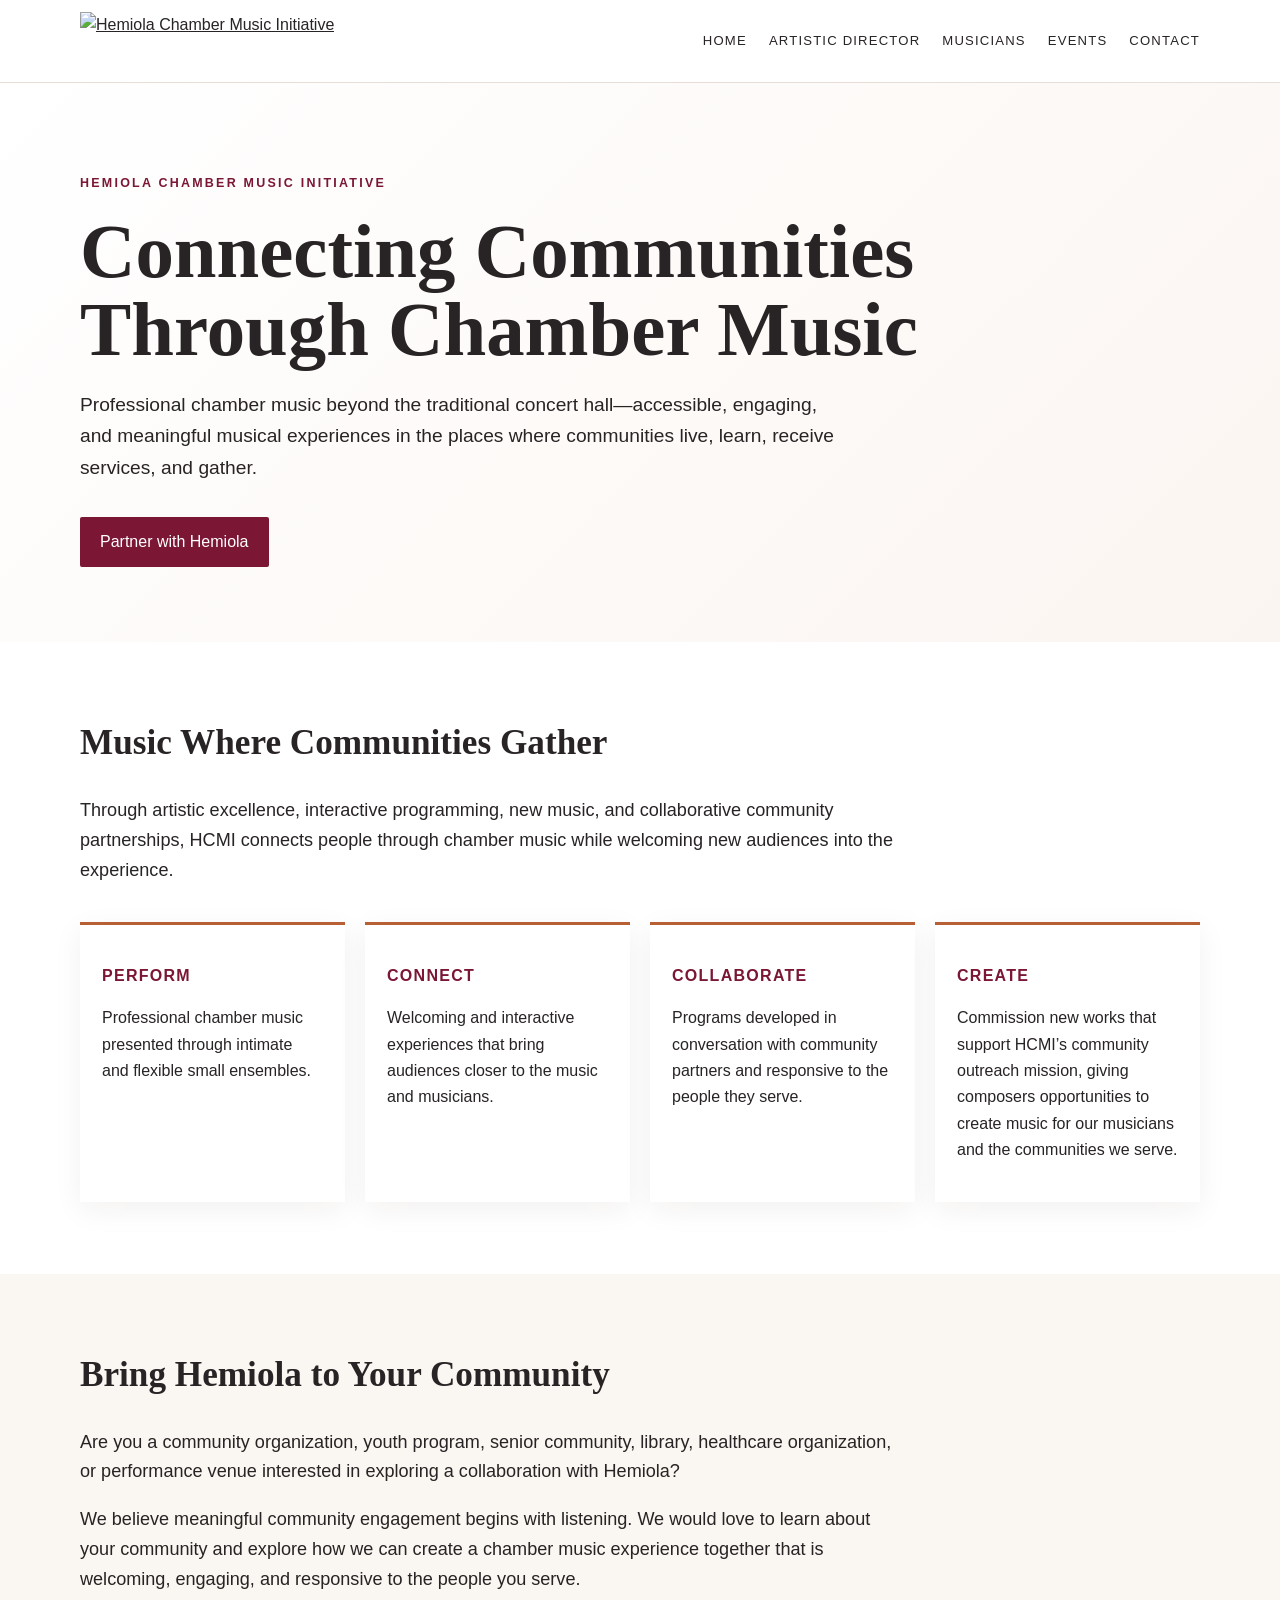
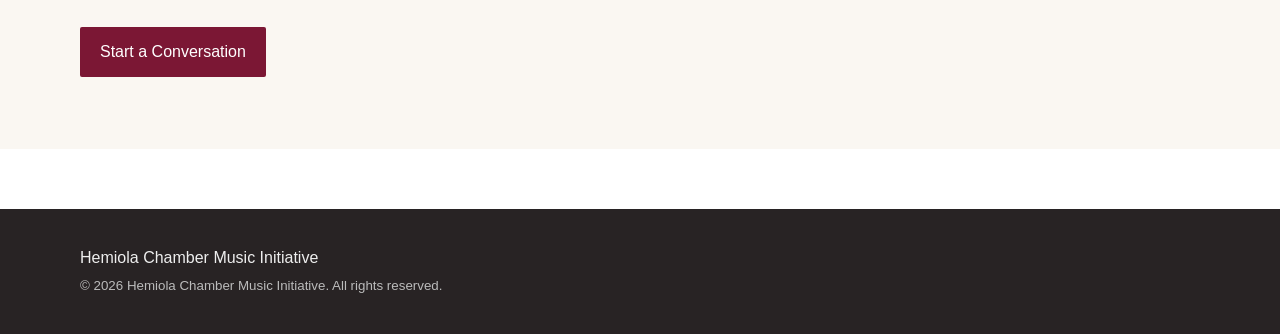
==== index.html @ aa144a70 "Add files via upload Initial HCMI website" ====
<!doctype html><html><head><meta charset="utf-8"><meta name="viewport" content="width=device-width,initial-scale=1"><title>Hemiola Chamber Music Initiative</title><link rel="stylesheet" href="style.css"></head><body><script src="nav.js"></script>
<section class="hero"><div class="wrap"><div class="eyebrow">Hemiola Chamber Music Initiative</div><h1>Connecting Communities Through Chamber Music</h1><p>Professional chamber music beyond the traditional concert hall—accessible, engaging, and meaningful musical experiences in the places where communities live, learn, receive services, and gather.</p><a class="button" href="contact.html">Partner with Hemiola</a></div></section>
<section class="section"><div class="wrap"><h2>Music Where Communities Gather</h2><p class="lead">Through artistic excellence, interactive programming, new music, and collaborative community partnerships, HCMI connects people through chamber music while welcoming new audiences into the experience.</p><div class="pillars"><div class="card"><h3>Perform</h3><p>Professional chamber music presented through intimate and flexible small ensembles.</p></div><div class="card"><h3>Connect</h3><p>Welcoming and interactive experiences that bring audiences closer to the music and musicians.</p></div><div class="card"><h3>Collaborate</h3><p>Programs developed in conversation with community partners and responsive to the people they serve.</p></div><div class="card"><h3>Create</h3><p>Commission new works that support HCMI’s community outreach mission, giving composers opportunities to create music for our musicians and the communities we serve.</p></div></div></div></section>
<section class="section alt"><div class="wrap"><h2>Bring Hemiola to Your Community</h2><p class="lead">Are you a community organization, youth program, senior community, library, healthcare organization, or performance venue interested in exploring a collaboration with Hemiola?</p><p class="lead">We believe meaningful community engagement begins with listening. We would love to learn about your community and explore how we can create a chamber music experience together that is welcoming, engaging, and responsive to the people you serve.</p><a class="button" href="contact.html">Start a Conversation</a></div></section><script src="footer.js"></script></body></html>
---- style.css ----
:root{--wine:#7b1734;--copper:#b95f36;--ink:#282324;--cream:#faf7f2;--paper:#fff;--muted:#716a67;--line:#e8ded6}*{box-sizing:border-box}body{margin:0;font-family:Arial,Helvetica,sans-serif;color:var(--ink);background:var(--paper);line-height:1.65}a{color:inherit}.wrap{width:min(1120px,90%);margin:auto}header{position:sticky;top:0;background:rgba(255,255,255,.96);border-bottom:1px solid var(--line);z-index:10}.nav{display:flex;align-items:center;justify-content:space-between;gap:24px;padding:12px 0}.brand img{height:58px;width:auto;display:block}.navlinks{display:flex;gap:22px;flex-wrap:wrap}.navlinks a{text-decoration:none;font-size:.82rem;letter-spacing:.09em;text-transform:uppercase}.hero{padding:90px 0 75px;background:linear-gradient(135deg,#fff 0%,#fbf5f1 100%)}.eyebrow{text-transform:uppercase;letter-spacing:.18em;color:var(--wine);font-size:.78rem;font-weight:700}.hero h1{font-family:Georgia,serif;font-size:clamp(2.6rem,6vw,5.4rem);line-height:1.02;margin:.25em 0}.hero p{font-size:1.2rem;max-width:760px}.button{display:inline-block;margin-top:14px;background:var(--wine);color:#fff;padding:12px 20px;text-decoration:none;border-radius:2px}.section{padding:72px 0}.section.alt{background:var(--cream)}h2{font-family:Georgia,serif;font-size:2.2rem;margin:0 0 24px}h3{font-family:Georgia,serif}.lead{font-size:1.13rem;max-width:820px}.pillars{display:grid;grid-template-columns:repeat(4,1fr);gap:20px;margin-top:36px}.card{border-top:3px solid var(--copper);padding:22px;background:#fff;box-shadow:0 8px 28px rgba(60,30,20,.06)}.card h3{color:var(--wine);letter-spacing:.08em;text-transform:uppercase;font-family:Arial,sans-serif;font-size:1rem}.grid{display:grid;grid-template-columns:repeat(2,1fr);gap:36px}.person{display:grid;grid-template-columns:210px 1fr;gap:24px;align-items:start}.person img{width:100%;aspect-ratio:4/5;object-fit:cover}.ensemble{margin-top:48px;display:grid;grid-template-columns:1fr 1fr;gap:34px;align-items:center}.ensemble img{width:100%;max-height:620px;object-fit:cover;object-position:center 68%}.event{padding:24px 0;border-bottom:1px solid var(--line)}.event .date{color:var(--wine);font-weight:700}.director{display:grid;grid-template-columns:1fr;max-width:850px}.contactbox{background:var(--cream);padding:32px}.footer{background:var(--ink);color:#eee;padding:36px 0;margin-top:60px}.footer small{color:#bbb}@media(max-width:850px){.pillars{grid-template-columns:1fr 1fr}.nav{align-items:flex-start}.navlinks{gap:10px 15px}.person,.ensemble{grid-template-columns:1fr}.person img{max-width:320px}.brand img{height:48px}}@media(max-width:540px){.pillars{grid-template-columns:1fr}.nav{display:block}.navlinks{margin-top:10px}.hero{padding:55px 0}.section{padding:52px 0}}
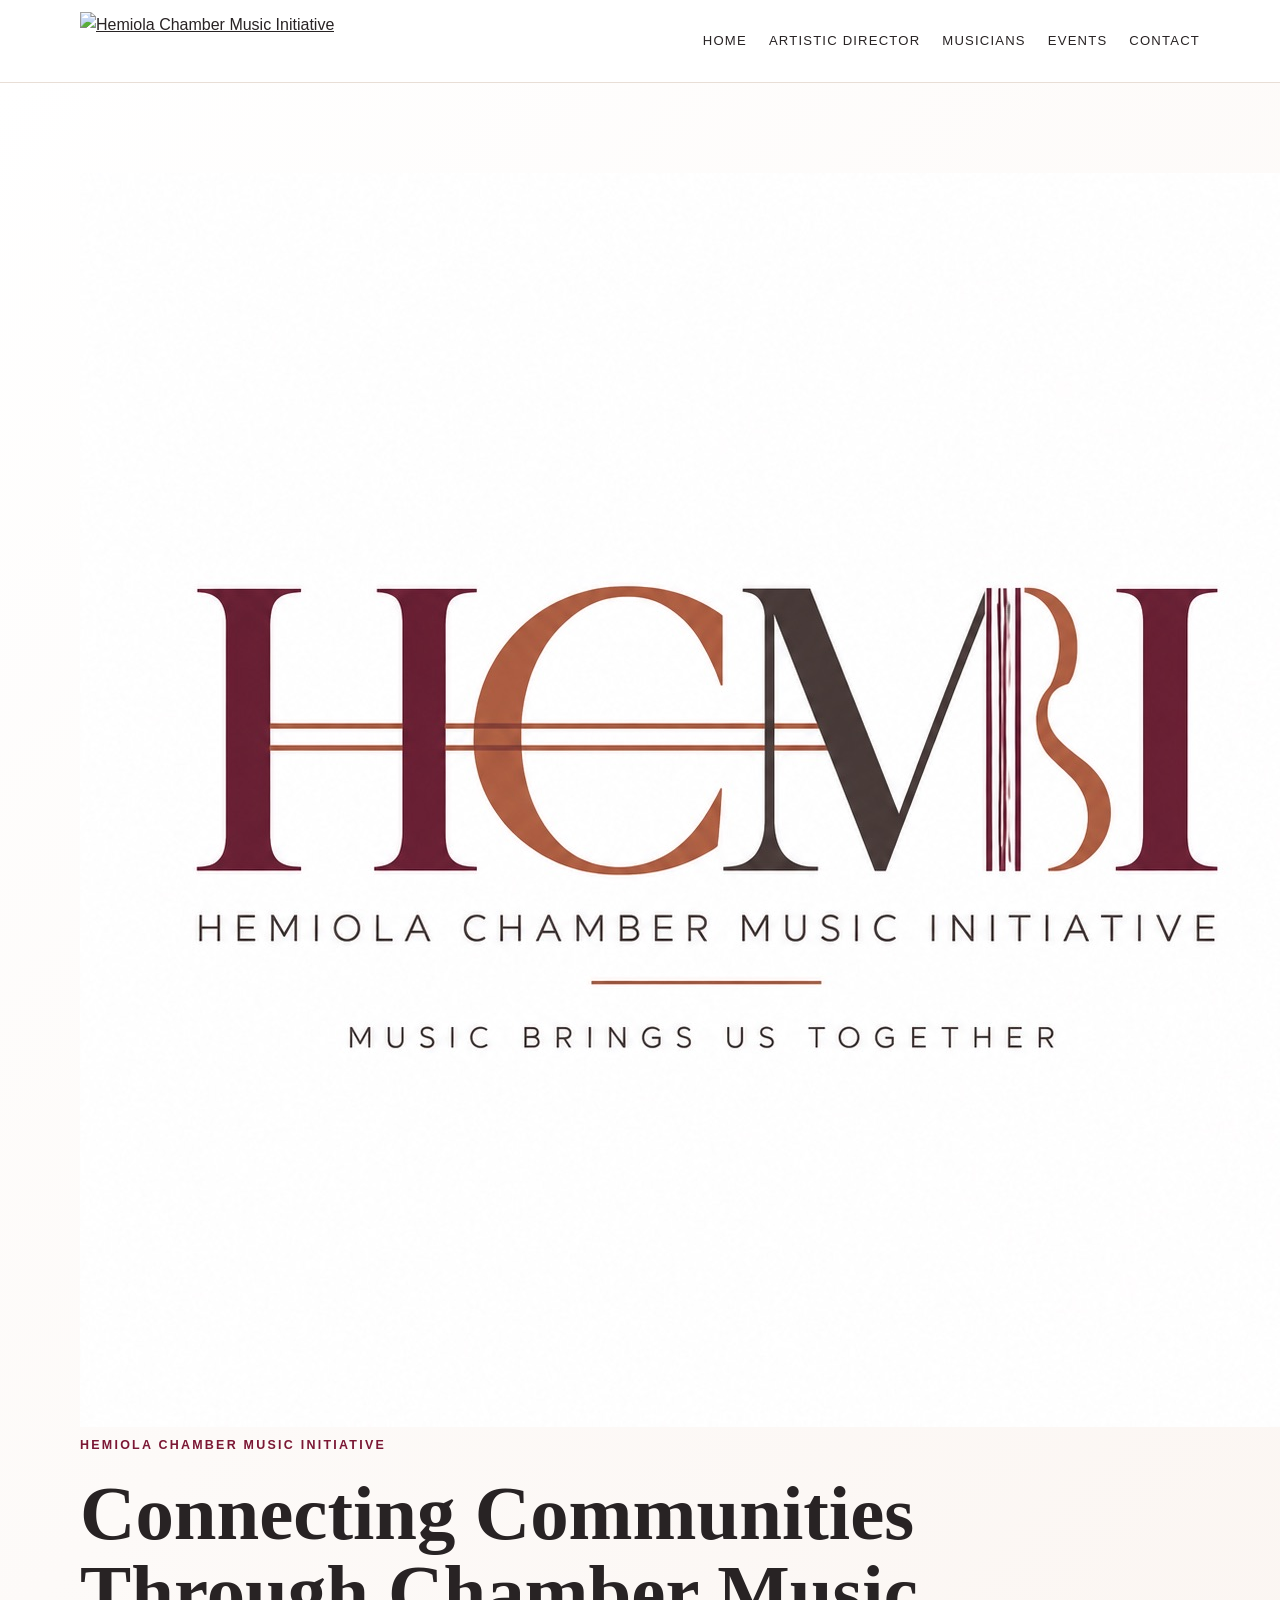
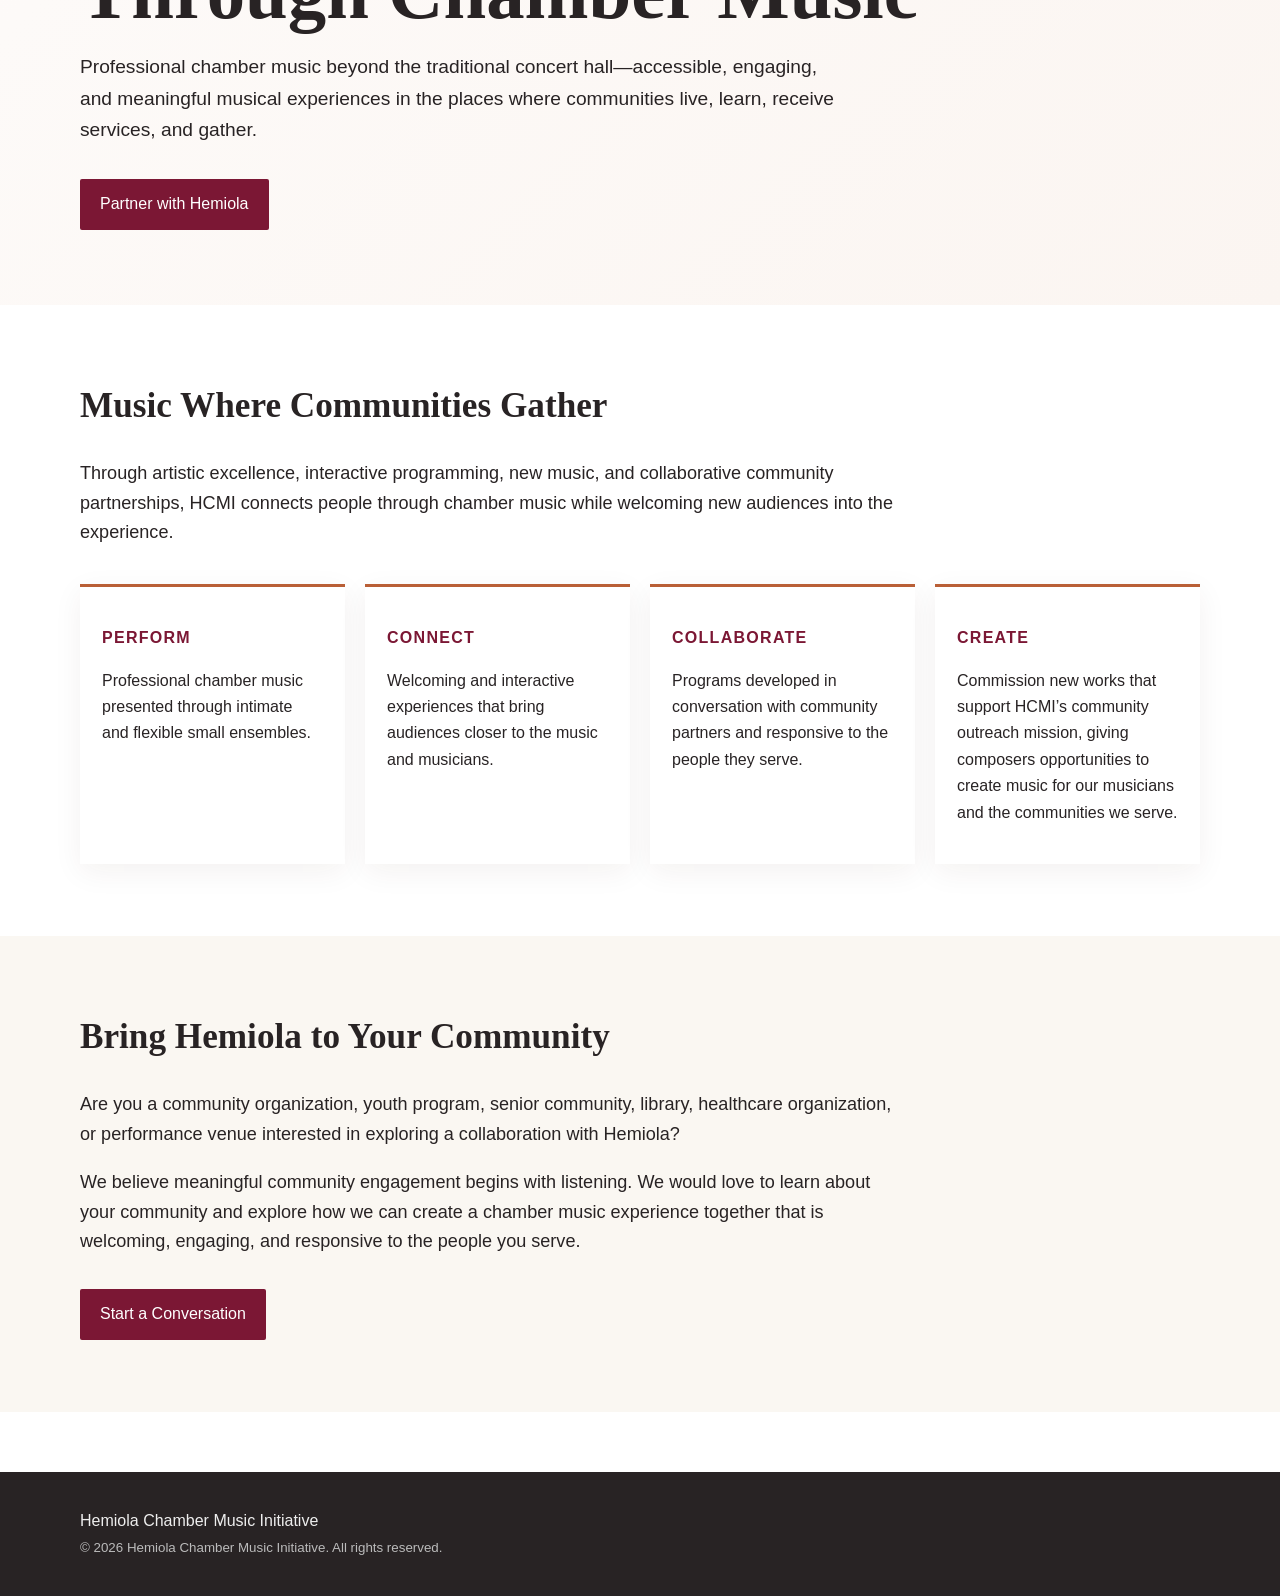
==== commit 3f9001e4: "Update index.html" ====
--- a/index.html
+++ b/index.html
@@ -1,4 +1,4 @@
 <!doctype html><html><head><meta charset="utf-8"><meta name="viewport" content="width=device-width,initial-scale=1"><title>Hemiola Chamber Music Initiative</title><link rel="stylesheet" href="style.css"></head><body><script src="nav.js"></script>
-<section class="hero"><div class="wrap"><div class="eyebrow">Hemiola Chamber Music Initiative</div><h1>Connecting Communities Through Chamber Music</h1><p>Professional chamber music beyond the traditional concert hall—accessible, engaging, and meaningful musical experiences in the places where communities live, learn, receive services, and gather.</p><a class="button" href="contact.html">Partner with Hemiola</a></div></section>
+<section class="hero"><div class="wrap"><img src="assets/images/logo.jpeg" alt="Hemiola Chamber Music Initiative logo" class="hero-logo"><div class="eyebrow">Hemiola Chamber Music Initiative</div><h1>Connecting Communities Through Chamber Music</h1><p>Professional chamber music beyond the traditional concert hall—accessible, engaging, and meaningful musical experiences in the places where communities live, learn, receive services, and gather.</p><a class="button" href="contact.html">Partner with Hemiola</a></div></section>
 <section class="section"><div class="wrap"><h2>Music Where Communities Gather</h2><p class="lead">Through artistic excellence, interactive programming, new music, and collaborative community partnerships, HCMI connects people through chamber music while welcoming new audiences into the experience.</p><div class="pillars"><div class="card"><h3>Perform</h3><p>Professional chamber music presented through intimate and flexible small ensembles.</p></div><div class="card"><h3>Connect</h3><p>Welcoming and interactive experiences that bring audiences closer to the music and musicians.</p></div><div class="card"><h3>Collaborate</h3><p>Programs developed in conversation with community partners and responsive to the people they serve.</p></div><div class="card"><h3>Create</h3><p>Commission new works that support HCMI’s community outreach mission, giving composers opportunities to create music for our musicians and the communities we serve.</p></div></div></div></section>
 <section class="section alt"><div class="wrap"><h2>Bring Hemiola to Your Community</h2><p class="lead">Are you a community organization, youth program, senior community, library, healthcare organization, or performance venue interested in exploring a collaboration with Hemiola?</p><p class="lead">We believe meaningful community engagement begins with listening. We would love to learn about your community and explore how we can create a chamber music experience together that is welcoming, engaging, and responsive to the people you serve.</p><a class="button" href="contact.html">Start a Conversation</a></div></section><script src="footer.js"></script></body></html>
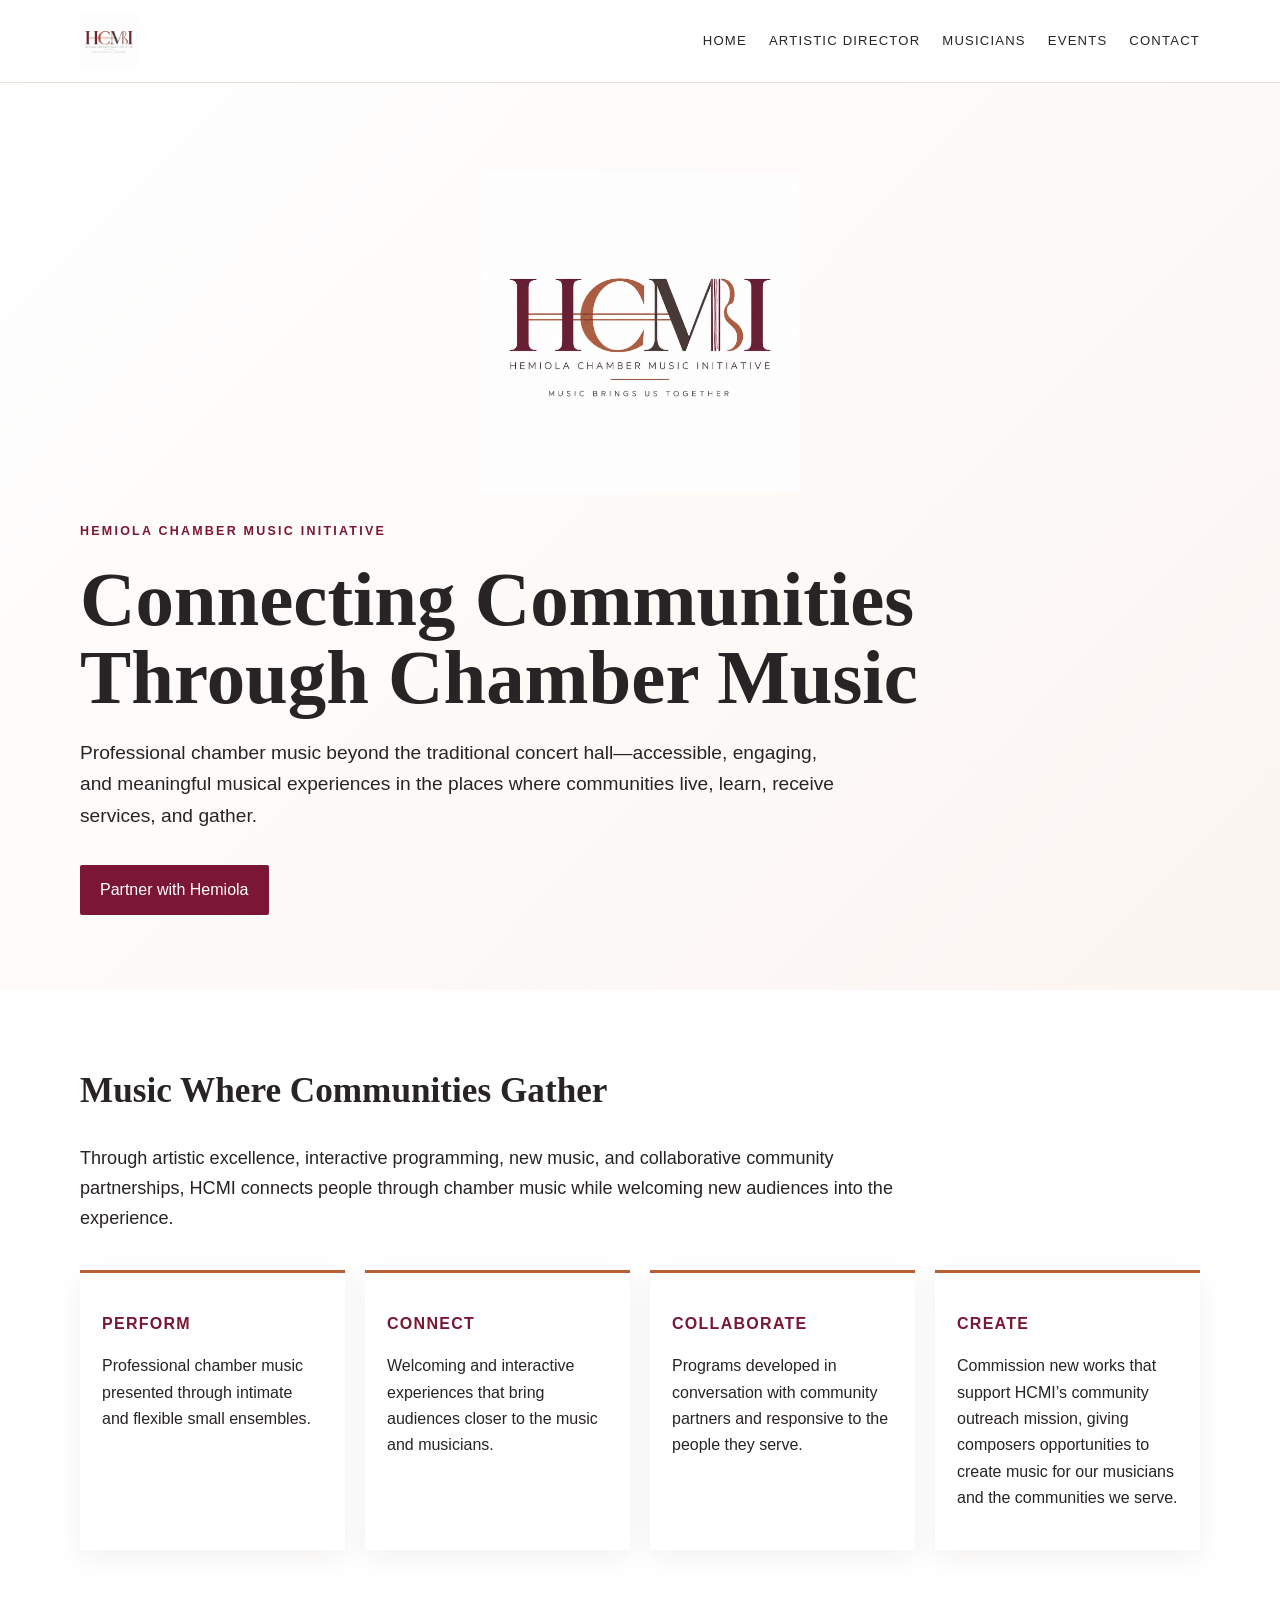
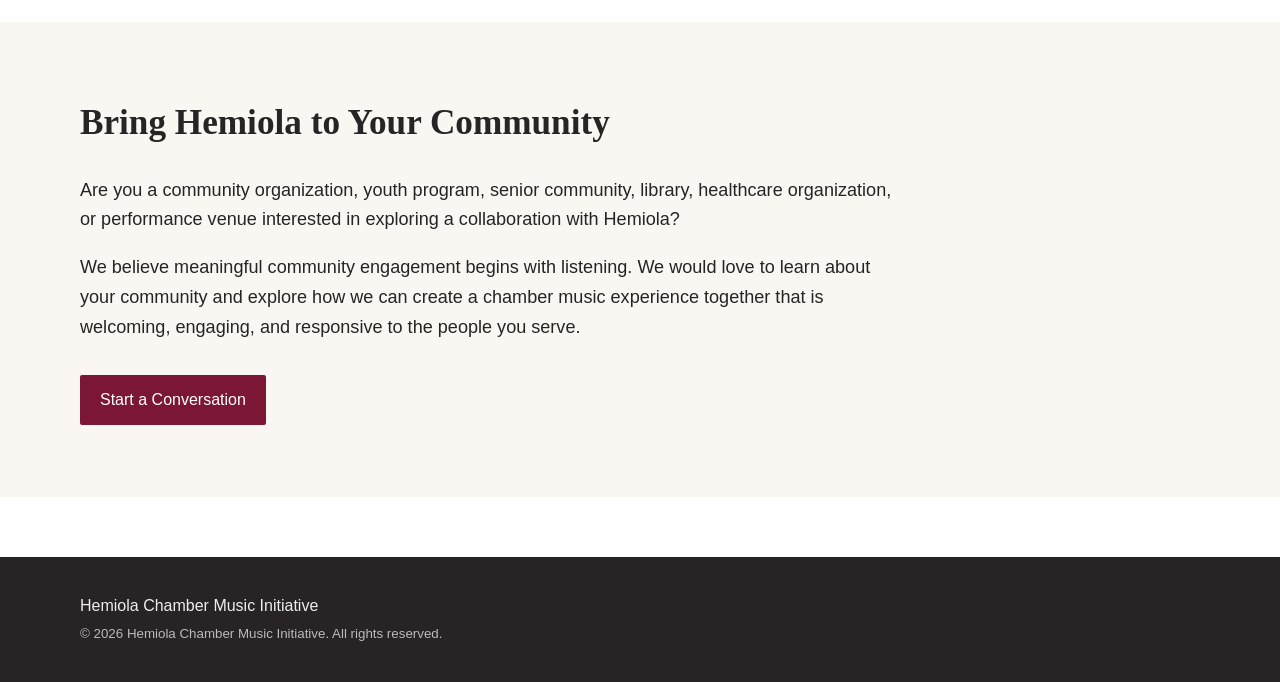
==== commit 87d1b6d3: "Update index.html" ====
--- a/index.html
+++ b/index.html
@@ -1,4 +1,9 @@
 <!doctype html><html><head><meta charset="utf-8"><meta name="viewport" content="width=device-width,initial-scale=1"><title>Hemiola Chamber Music Initiative</title><link rel="stylesheet" href="style.css"></head><body><script src="nav.js"></script>
-<section class="hero"><div class="wrap"><img src="assets/images/logo.jpeg" alt="Hemiola Chamber Music Initiative logo" class="hero-logo"><div class="eyebrow">Hemiola Chamber Music Initiative</div><h1>Connecting Communities Through Chamber Music</h1><p>Professional chamber music beyond the traditional concert hall—accessible, engaging, and meaningful musical experiences in the places where communities live, learn, receive services, and gather.</p><a class="button" href="contact.html">Partner with Hemiola</a></div></section>
+<section class="hero"><div class="wrap"><img
+  src="assets/images/logo.jpeg"
+  alt="Hemiola Chamber Music Initiative logo"
+  class="hero-logo"
+  style="width: 320px; max-width: 100%; height: auto; display: block; margin: 0 auto 28px;"
+><div class="eyebrow">Hemiola Chamber Music Initiative</div><h1>Connecting Communities Through Chamber Music</h1><p>Professional chamber music beyond the traditional concert hall—accessible, engaging, and meaningful musical experiences in the places where communities live, learn, receive services, and gather.</p><a class="button" href="contact.html">Partner with Hemiola</a></div></section>
 <section class="section"><div class="wrap"><h2>Music Where Communities Gather</h2><p class="lead">Through artistic excellence, interactive programming, new music, and collaborative community partnerships, HCMI connects people through chamber music while welcoming new audiences into the experience.</p><div class="pillars"><div class="card"><h3>Perform</h3><p>Professional chamber music presented through intimate and flexible small ensembles.</p></div><div class="card"><h3>Connect</h3><p>Welcoming and interactive experiences that bring audiences closer to the music and musicians.</p></div><div class="card"><h3>Collaborate</h3><p>Programs developed in conversation with community partners and responsive to the people they serve.</p></div><div class="card"><h3>Create</h3><p>Commission new works that support HCMI’s community outreach mission, giving composers opportunities to create music for our musicians and the communities we serve.</p></div></div></div></section>
 <section class="section alt"><div class="wrap"><h2>Bring Hemiola to Your Community</h2><p class="lead">Are you a community organization, youth program, senior community, library, healthcare organization, or performance venue interested in exploring a collaboration with Hemiola?</p><p class="lead">We believe meaningful community engagement begins with listening. We would love to learn about your community and explore how we can create a chamber music experience together that is welcoming, engaging, and responsive to the people you serve.</p><a class="button" href="contact.html">Start a Conversation</a></div></section><script src="footer.js"></script></body></html>
--- a/style.css
+++ b/style.css
@@ -1 +1,8 @@
 :root{--wine:#7b1734;--copper:#b95f36;--ink:#282324;--cream:#faf7f2;--paper:#fff;--muted:#716a67;--line:#e8ded6}*{box-sizing:border-box}body{margin:0;font-family:Arial,Helvetica,sans-serif;color:var(--ink);background:var(--paper);line-height:1.65}a{color:inherit}.wrap{width:min(1120px,90%);margin:auto}header{position:sticky;top:0;background:rgba(255,255,255,.96);border-bottom:1px solid var(--line);z-index:10}.nav{display:flex;align-items:center;justify-content:space-between;gap:24px;padding:12px 0}.brand img{height:58px;width:auto;display:block}.navlinks{display:flex;gap:22px;flex-wrap:wrap}.navlinks a{text-decoration:none;font-size:.82rem;letter-spacing:.09em;text-transform:uppercase}.hero{padding:90px 0 75px;background:linear-gradient(135deg,#fff 0%,#fbf5f1 100%)}.eyebrow{text-transform:uppercase;letter-spacing:.18em;color:var(--wine);font-size:.78rem;font-weight:700}.hero h1{font-family:Georgia,serif;font-size:clamp(2.6rem,6vw,5.4rem);line-height:1.02;margin:.25em 0}.hero p{font-size:1.2rem;max-width:760px}.button{display:inline-block;margin-top:14px;background:var(--wine);color:#fff;padding:12px 20px;text-decoration:none;border-radius:2px}.section{padding:72px 0}.section.alt{background:var(--cream)}h2{font-family:Georgia,serif;font-size:2.2rem;margin:0 0 24px}h3{font-family:Georgia,serif}.lead{font-size:1.13rem;max-width:820px}.pillars{display:grid;grid-template-columns:repeat(4,1fr);gap:20px;margin-top:36px}.card{border-top:3px solid var(--copper);padding:22px;background:#fff;box-shadow:0 8px 28px rgba(60,30,20,.06)}.card h3{color:var(--wine);letter-spacing:.08em;text-transform:uppercase;font-family:Arial,sans-serif;font-size:1rem}.grid{display:grid;grid-template-columns:repeat(2,1fr);gap:36px}.person{display:grid;grid-template-columns:210px 1fr;gap:24px;align-items:start}.person img{width:100%;aspect-ratio:4/5;object-fit:cover}.ensemble{margin-top:48px;display:grid;grid-template-columns:1fr 1fr;gap:34px;align-items:center}.ensemble img{width:100%;max-height:620px;object-fit:cover;object-position:center 68%}.event{padding:24px 0;border-bottom:1px solid var(--line)}.event .date{color:var(--wine);font-weight:700}.director{display:grid;grid-template-columns:1fr;max-width:850px}.contactbox{background:var(--cream);padding:32px}.footer{background:var(--ink);color:#eee;padding:36px 0;margin-top:60px}.footer small{color:#bbb}@media(max-width:850px){.pillars{grid-template-columns:1fr 1fr}.nav{align-items:flex-start}.navlinks{gap:10px 15px}.person,.ensemble{grid-template-columns:1fr}.person img{max-width:320px}.brand img{height:48px}}@media(max-width:540px){.pillars{grid-template-columns:1fr}.nav{display:block}.navlinks{margin-top:10px}.hero{padding:55px 0}.section{padding:52px 0}}
+.hero-logo {
+  display: block;
+  width: 140px;
+  max-width: 45%;
+  height: auto;
+  margin: 0 0 24px 0;
+}
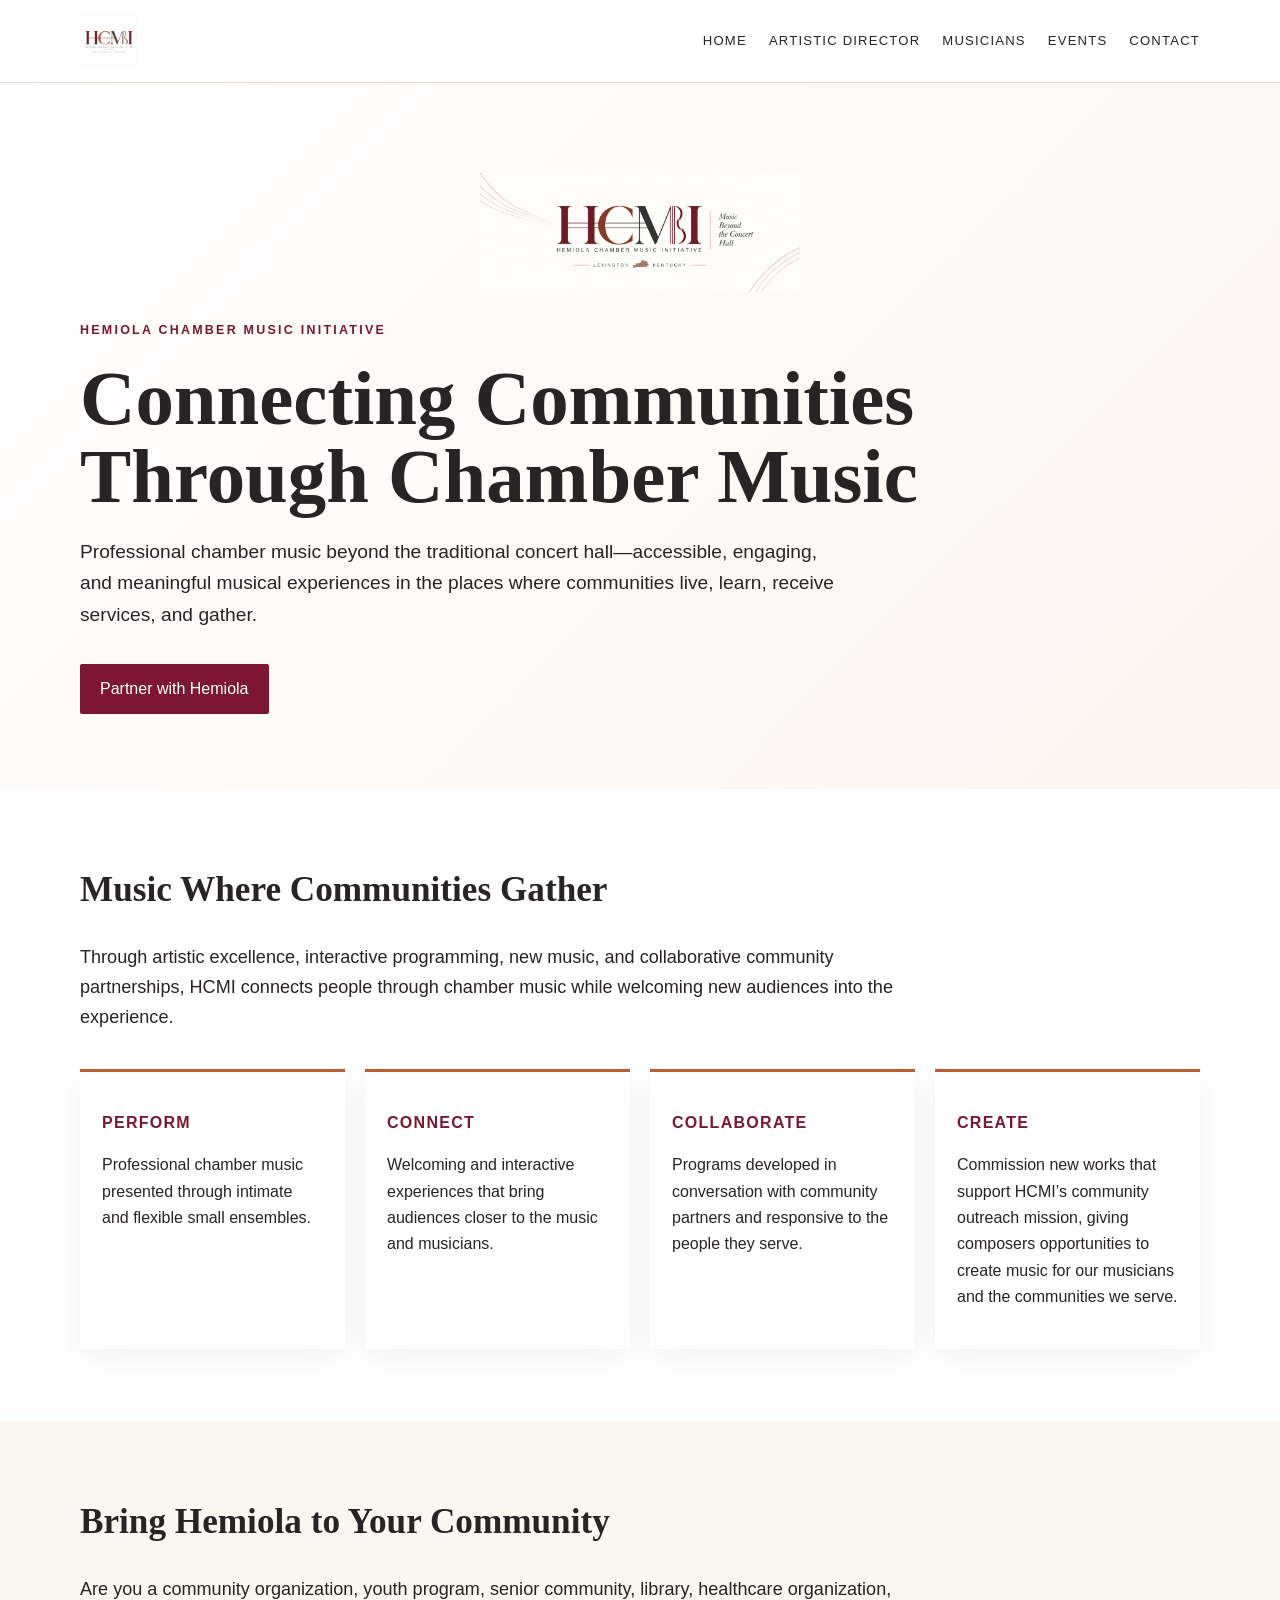
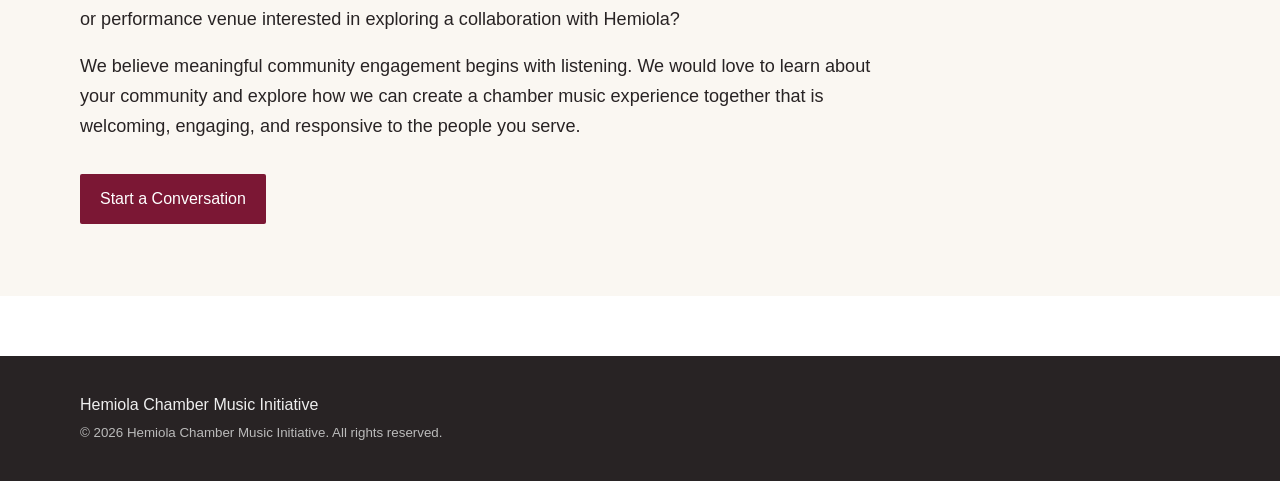
==== commit 4d75514d: "Update index.html" ====
--- a/index.html
+++ b/index.html
@@ -1,6 +1,6 @@
 <!doctype html><html><head><meta charset="utf-8"><meta name="viewport" content="width=device-width,initial-scale=1"><title>Hemiola Chamber Music Initiative</title><link rel="stylesheet" href="style.css"></head><body><script src="nav.js"></script>
 <section class="hero"><div class="wrap"><img
-  src="assets/images/logo.jpeg"
+  src="assets/images/Front%20Page%20Logo.png"
   alt="Hemiola Chamber Music Initiative logo"
   class="hero-logo"
   style="width: 320px; max-width: 100%; height: auto; display: block; margin: 0 auto 28px;"
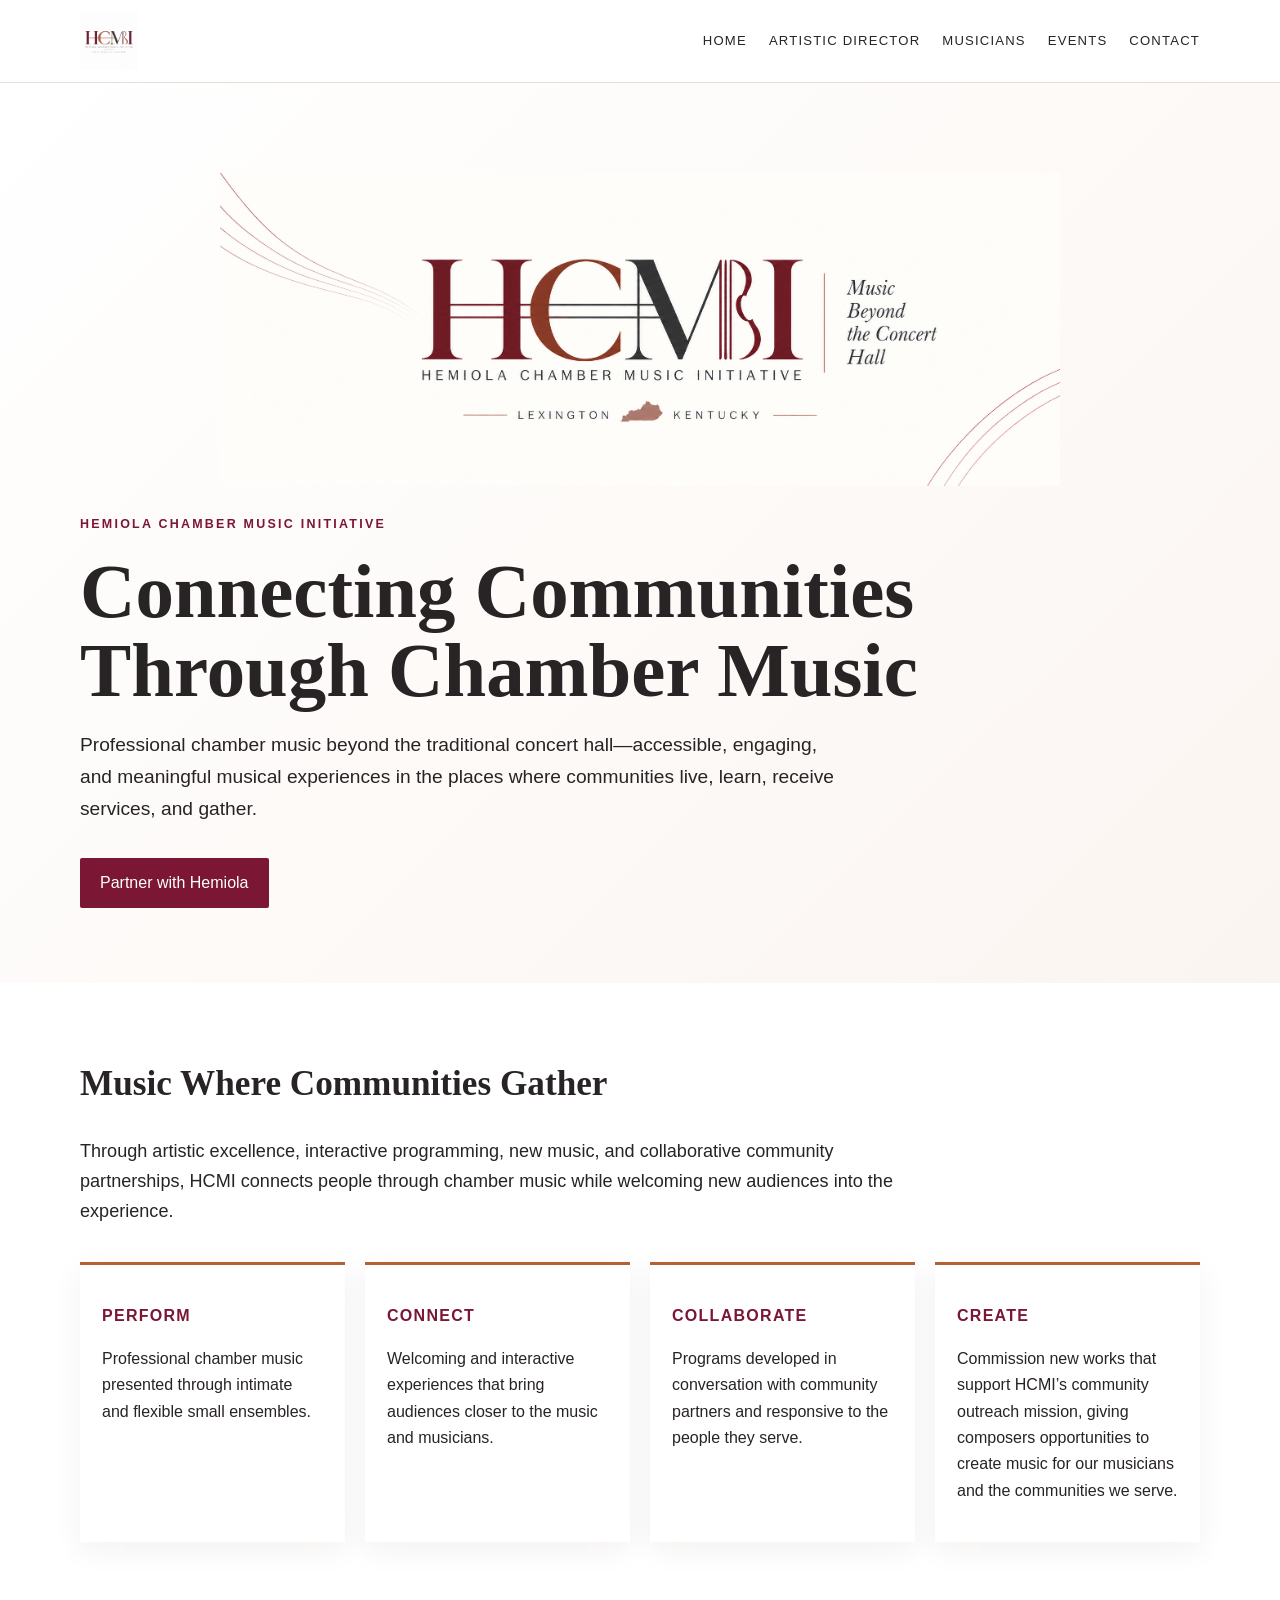
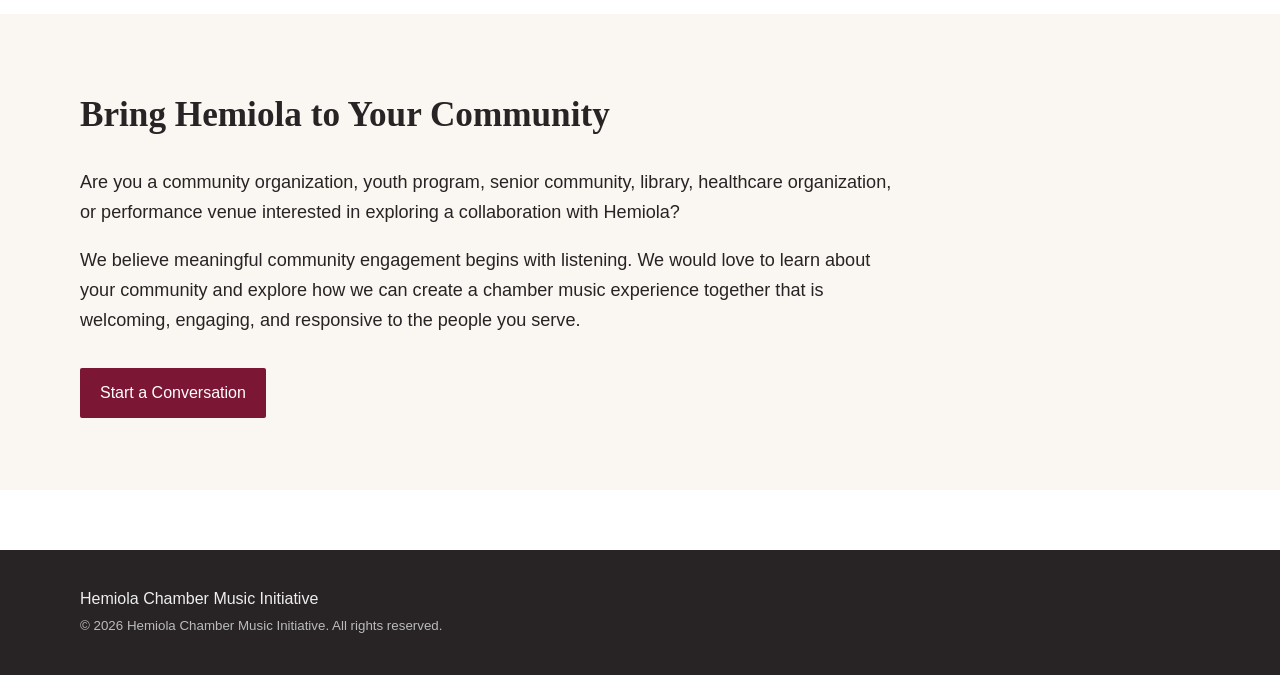
==== commit c2da1e38: "Update index.html" ====
--- a/index.html
+++ b/index.html
@@ -3,7 +3,7 @@
   src="assets/images/Front%20Page%20Logo.png"
   alt="Hemiola Chamber Music Initiative logo"
   class="hero-logo"
-  style="width: 320px; max-width: 100%; height: auto; display: block; margin: 0 auto 28px;"
+  style="width: 75%; max-width: 100%; height: auto; display: block; margin: 0 auto 28px;"
 ><div class="eyebrow">Hemiola Chamber Music Initiative</div><h1>Connecting Communities Through Chamber Music</h1><p>Professional chamber music beyond the traditional concert hall—accessible, engaging, and meaningful musical experiences in the places where communities live, learn, receive services, and gather.</p><a class="button" href="contact.html">Partner with Hemiola</a></div></section>
 <section class="section"><div class="wrap"><h2>Music Where Communities Gather</h2><p class="lead">Through artistic excellence, interactive programming, new music, and collaborative community partnerships, HCMI connects people through chamber music while welcoming new audiences into the experience.</p><div class="pillars"><div class="card"><h3>Perform</h3><p>Professional chamber music presented through intimate and flexible small ensembles.</p></div><div class="card"><h3>Connect</h3><p>Welcoming and interactive experiences that bring audiences closer to the music and musicians.</p></div><div class="card"><h3>Collaborate</h3><p>Programs developed in conversation with community partners and responsive to the people they serve.</p></div><div class="card"><h3>Create</h3><p>Commission new works that support HCMI’s community outreach mission, giving composers opportunities to create music for our musicians and the communities we serve.</p></div></div></div></section>
 <section class="section alt"><div class="wrap"><h2>Bring Hemiola to Your Community</h2><p class="lead">Are you a community organization, youth program, senior community, library, healthcare organization, or performance venue interested in exploring a collaboration with Hemiola?</p><p class="lead">We believe meaningful community engagement begins with listening. We would love to learn about your community and explore how we can create a chamber music experience together that is welcoming, engaging, and responsive to the people you serve.</p><a class="button" href="contact.html">Start a Conversation</a></div></section><script src="footer.js"></script></body></html>
